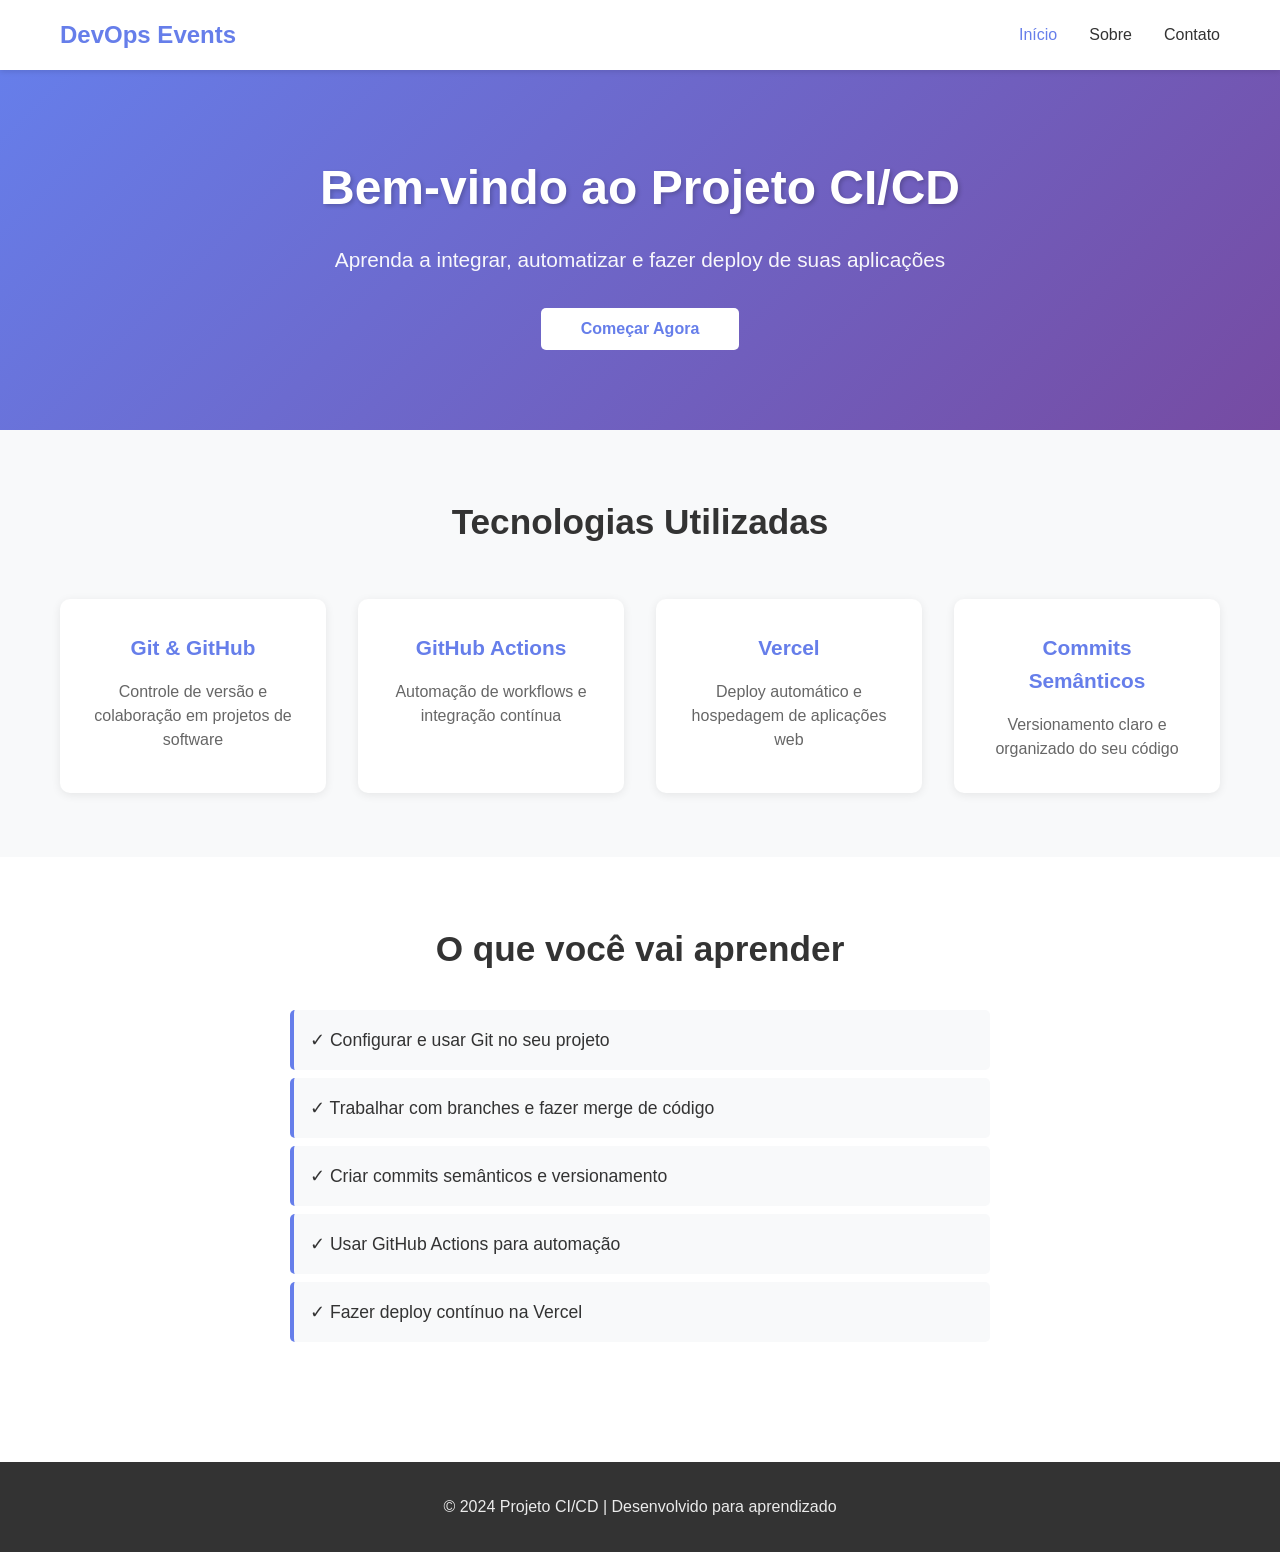
==== index.html @ 2e67512b "docs(readme): adicionar nome do autor do projeto" ====
<!DOCTYPE html>
<html lang="pt-BR">
<head>
    <meta charset="UTF-8">
    <meta name="viewport" content="width=device-width, initial-scale=1.0">
    <title>Projeto CI/CD - Página Inicial</title>
    <link rel="stylesheet" href="style.css">
</head>
<body>
    <header>
        <nav class="navbar">
            <div class="container">
                <h1 class="logo">DevOps Events</h1>
                <ul class="nav-links">
                    <li><a href="index.html" class="active">Início</a></li>
                    <li><a href="#sobre">Sobre</a></li>
                    <li><a href="#contato">Contato</a></li>
                </ul>
            </div>
        </nav>
    </header>

    <main>
        <section class="hero">
            <div class="container">
                <h1>Bem-vindo ao Projeto CI/CD</h1>
                <p class="subtitle">Aprenda a integrar, automatizar e fazer deploy de suas aplicações</p>
                <button class="cta-button">Começar Agora</button>
            </div>
        </section>

        <section class="features">
            <div class="container">
                <h2>Tecnologias Utilizadas</h2>
                <div class="features-grid">
                    <div class="feature-card">
                        <h3>Git & GitHub</h3>
                        <p>Controle de versão e colaboração em projetos de software</p>
                    </div>
                    <div class="feature-card">
                        <h3>GitHub Actions</h3>
                        <p>Automação de workflows e integração contínua</p>
                    </div>
                    <div class="feature-card">
                        <h3>Vercel</h3>
                        <p>Deploy automático e hospedagem de aplicações web</p>
                    </div>
                    <div class="feature-card">
                        <h3>Commits Semânticos</h3>
                        <p>Versionamento claro e organizado do seu código</p>
                    </div>
                </div>
            </div>
        </section>

        <section class="content">
            <div class="container">
                <h2>O que você vai aprender</h2>
                <ul class="learning-list">
                    <li>✓ Configurar e usar Git no seu projeto</li>
                    <li>✓ Trabalhar com branches e fazer merge de código</li>
                    <li>✓ Criar commits semânticos e versionamento</li>
                    <li>✓ Usar GitHub Actions para automação</li>
                    <li>✓ Fazer deploy contínuo na Vercel</li>                    
                </ul>
            </div>
        </section>
    </main>

    <footer>
        <div class="container">
            <p>&copy; 2024 Projeto CI/CD | Desenvolvido para aprendizado</p>
        </div>
    </footer>
</body>
</html>
---- style.css ----
/* ============================================
   ESTILOS GERAIS
   ============================================ */

* {
    margin: 0;
    padding: 0;
    box-sizing: border-box;
}

:root {
    --primary-color: #667eea;
    --secondary-color: #764ba2;
    --text-color: #333;
    --light-bg: #f8f9fa;
    --white: #fff;
}

body {
    font-family: 'Segoe UI', Tahoma, Geneva, Verdana, sans-serif;
    line-height: 1.6;
    color: var(--text-color);
}

.container {
    max-width: 1200px;
    margin: 0 auto;
    padding: 0 20px;
}

/* ============================================
   HEADER E NAVEGAÇÃO
   ============================================ */

header {
    background: var(--white);
    box-shadow: 0 2px 5px rgba(0, 0, 0, 0.1);
    position: sticky;
    top: 0;
    z-index: 100;
}

.navbar {
    padding: 1rem 0;
}

.navbar .container {
    display: flex;
    justify-content: space-between;
    align-items: center;
}

.logo {
    font-size: 1.5rem;
    color: var(--primary-color);
    font-weight: bold;
}

.nav-links {
    display: flex;
    list-style: none;
    gap: 2rem;
}

.nav-links a {
    text-decoration: none;
    color: var(--text-color);
    font-weight: 500;
    transition: color 0.3s ease;
}

.nav-links a:hover,
.nav-links a.active {
    color: var(--primary-color);
}

/* ============================================
   SEÇÃO HERO
   ============================================ */

.hero {
    background: linear-gradient(135deg, var(--primary-color), var(--secondary-color));
    color: var(--white);
    padding: 5rem 2rem;
    text-align: center;
}

.hero h1 {
    font-size: 3rem;
    margin-bottom: 1rem;
    text-shadow: 2px 2px 4px rgba(0, 0, 0, 0.2);
}

.hero .subtitle {
    font-size: 1.3rem;
    margin-bottom: 2rem;
    opacity: 0.95;
}

.cta-button {
    background: var(--white);
    color: var(--primary-color);
    border: none;
    padding: 0.75rem 2.5rem;
    font-size: 1rem;
    border-radius: 5px;
    cursor: pointer;
    font-weight: bold;
    transition: transform 0.3s ease, box-shadow 0.3s ease;
}

.cta-button:hover {
    transform: translateY(-2px);
    box-shadow: 0 5px 15px rgba(0, 0, 0, 0.2);
}

/* ============================================
   SEÇÃO FEATURES
   ============================================ */

.features {
    background: var(--light-bg);
    padding: 4rem 2rem;
}

.features h2 {
    text-align: center;
    font-size: 2.2rem;
    margin-bottom: 3rem;
    color: var(--text-color);
}

.features-grid {
    display: grid;
    grid-template-columns: repeat(auto-fit, minmax(250px, 1fr));
    gap: 2rem;
}

.feature-card {
    background: var(--white);
    padding: 2rem;
    border-radius: 10px;
    box-shadow: 0 2px 10px rgba(0, 0, 0, 0.08);
    transition: transform 0.3s ease, box-shadow 0.3s ease;
    text-align: center;
}

.feature-card:hover {
    transform: translateY(-5px);
    box-shadow: 0 8px 20px rgba(0, 0, 0, 0.15);
}

.feature-card h3 {
    color: var(--primary-color);
    margin-bottom: 1rem;
    font-size: 1.3rem;
}

.feature-card p {
    color: #666;
    line-height: 1.5;
}

/* ============================================
   SEÇÃO DE CONTEÚDO
   ============================================ */

.content {
    padding: 4rem 2rem;
    background: var(--white);
}

.content h2 {
    text-align: center;
    font-size: 2.2rem;
    margin-bottom: 2rem;
    color: var(--text-color);
}

.learning-list {
    max-width: 700px;
    margin: 0 auto;
    list-style: none;
}

.learning-list li {
    padding: 1rem;
    margin-bottom: 0.5rem;
    background: var(--light-bg);
    border-left: 4px solid var(--primary-color);
    border-radius: 5px;
    font-size: 1.1rem;
    transition: background 0.3s ease;
}

.learning-list li:hover {
    background: #e8eaf6;
}

/* ============================================
   FOOTER
   ============================================ */

footer {
    background: var(--text-color);
    color: var(--white);
    text-align: center;
    padding: 2rem;
    margin-top: 3rem;
}

footer p {
    opacity: 0.9;
}

/* ============================================
   RESPONSIVIDADE
   ============================================ */

@media (max-width: 768px) {
    .navbar .container {
        flex-direction: column;
        gap: 1rem;
    }

    .nav-links {
        flex-direction: column;
        gap: 1rem;
        text-align: center;
    }

    .hero h1 {
        font-size: 2rem;
    }

    .hero .subtitle {
        font-size: 1rem;
    }

    .features h2,
    .content h2 {
        font-size: 1.8rem;
    }

    .features-grid {
        grid-template-columns: 1fr;
    }
}
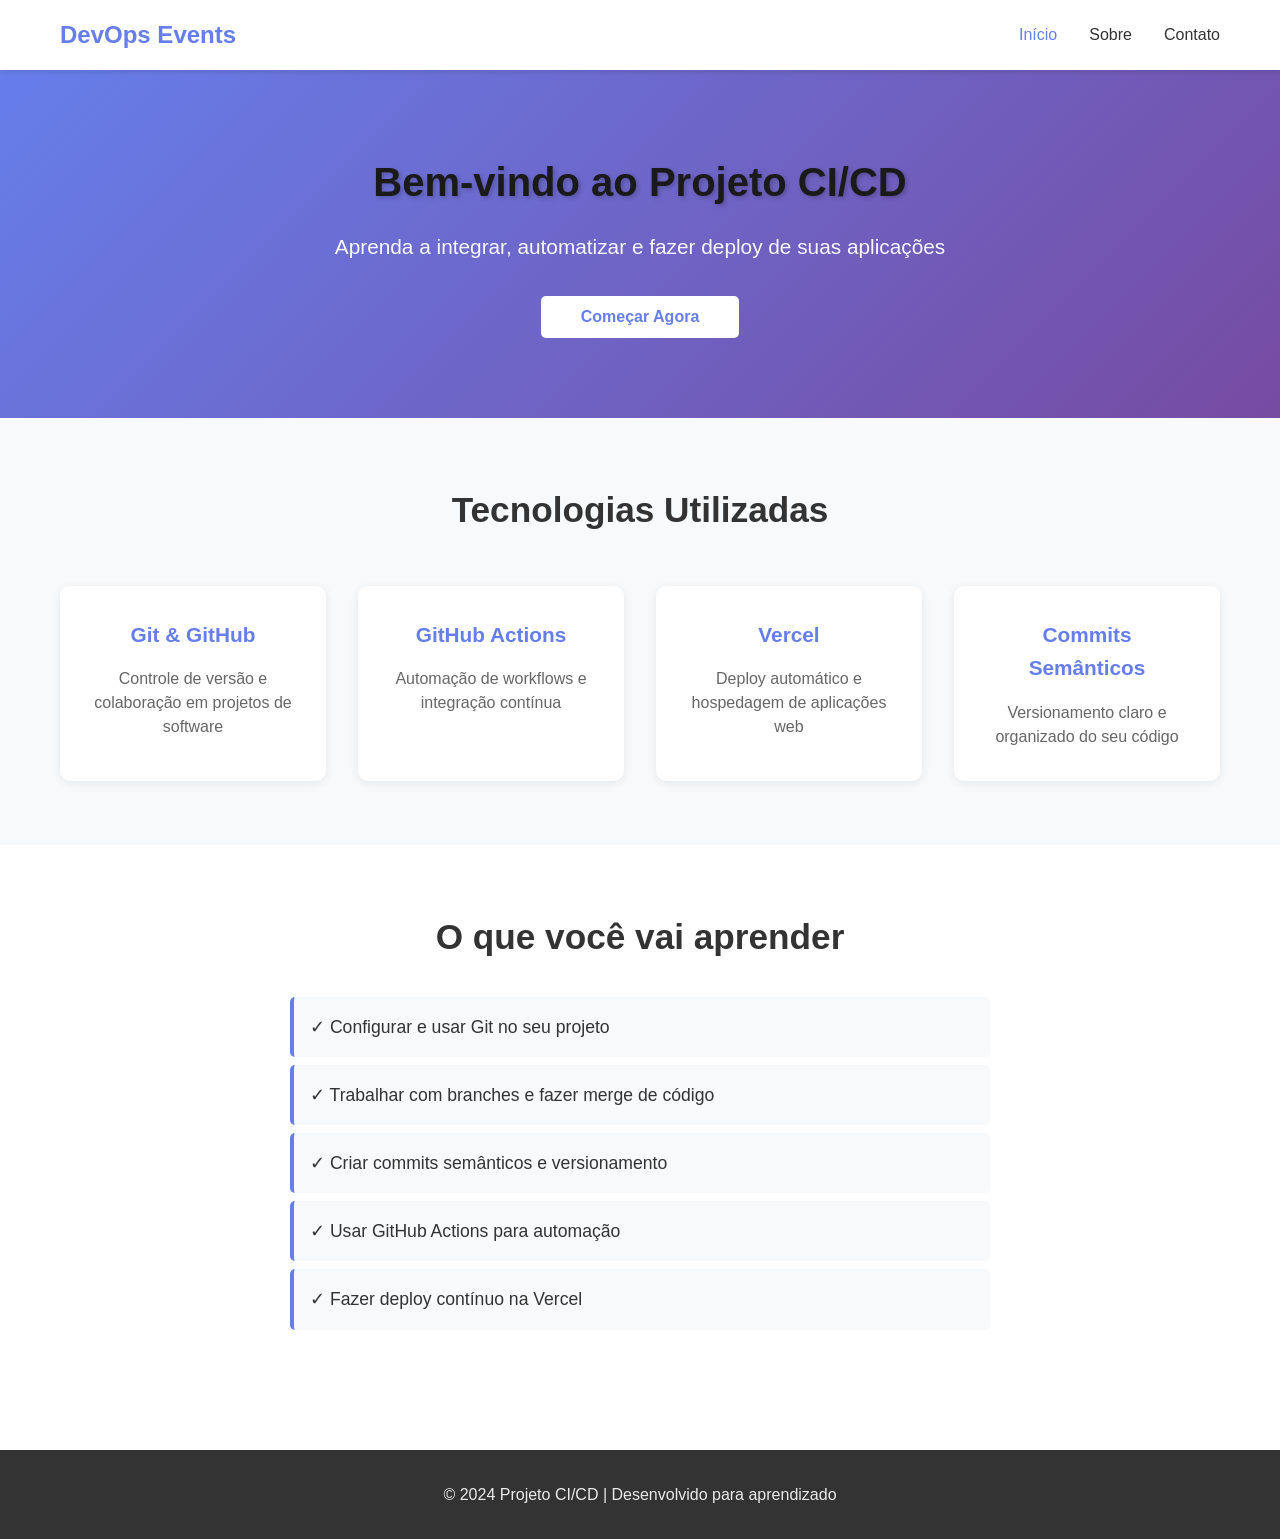
==== commit 68815996: "feat(index): adicionar link para página sobre" ====
--- a/index.html
+++ b/index.html
@@ -1,76 +1,78 @@
-<!DOCTYPE html>
+<!doctype html>
 <html lang="pt-BR">
-<head>
-    <meta charset="UTF-8">
-    <meta name="viewport" content="width=device-width, initial-scale=1.0">
+  <head>
+    <meta charset="UTF-8" />
+    <meta name="viewport" content="width=device-width, initial-scale=1.0" />
     <title>Projeto CI/CD - Página Inicial</title>
-    <link rel="stylesheet" href="style.css">
-</head>
-<body>
+    <link rel="stylesheet" href="style.css" />
+  </head>
+  <body>
     <header>
-        <nav class="navbar">
-            <div class="container">
-                <h1 class="logo">DevOps Events</h1>
-                <ul class="nav-links">
-                    <li><a href="index.html" class="active">Início</a></li>
-                    <li><a href="#sobre">Sobre</a></li>
-                    <li><a href="#contato">Contato</a></li>
-                </ul>
-            </div>
-        </nav>
+      <nav class="navbar">
+        <div class="container">
+          <h1 class="logo">DevOps Events</h1>
+          <ul class="nav-links">
+            <li><a href="index.html" class="active">Início</a></li>
+            <li><a href="sobre.html">Sobre</a></li>
+            <li><a href="#contato">Contato</a></li>
+          </ul>
+        </div>
+      </nav>
     </header>
 
     <main>
-        <section class="hero">
-            <div class="container">
-                <h1>Bem-vindo ao Projeto CI/CD</h1>
-                <p class="subtitle">Aprenda a integrar, automatizar e fazer deploy de suas aplicações</p>
-                <button class="cta-button">Começar Agora</button>
+      <section class="hero">
+        <div class="container">
+          <h1>Bem-vindo ao Projeto CI/CD</h1>
+          <p class="subtitle">
+            Aprenda a integrar, automatizar e fazer deploy de suas aplicações
+          </p>
+          <button class="cta-button">Começar Agora</button>
+        </div>
+      </section>
+
+      <section class="features">
+        <div class="container">
+          <h2>Tecnologias Utilizadas</h2>
+          <div class="features-grid">
+            <div class="feature-card">
+              <h3>Git & GitHub</h3>
+              <p>Controle de versão e colaboração em projetos de software</p>
             </div>
-        </section>
+            <div class="feature-card">
+              <h3>GitHub Actions</h3>
+              <p>Automação de workflows e integração contínua</p>
+            </div>
+            <div class="feature-card">
+              <h3>Vercel</h3>
+              <p>Deploy automático e hospedagem de aplicações web</p>
+            </div>
+            <div class="feature-card">
+              <h3>Commits Semânticos</h3>
+              <p>Versionamento claro e organizado do seu código</p>
+            </div>
+          </div>
+        </div>
+      </section>
 
-        <section class="features">
-            <div class="container">
-                <h2>Tecnologias Utilizadas</h2>
-                <div class="features-grid">
-                    <div class="feature-card">
-                        <h3>Git & GitHub</h3>
-                        <p>Controle de versão e colaboração em projetos de software</p>
-                    </div>
-                    <div class="feature-card">
-                        <h3>GitHub Actions</h3>
-                        <p>Automação de workflows e integração contínua</p>
-                    </div>
-                    <div class="feature-card">
-                        <h3>Vercel</h3>
-                        <p>Deploy automático e hospedagem de aplicações web</p>
-                    </div>
-                    <div class="feature-card">
-                        <h3>Commits Semânticos</h3>
-                        <p>Versionamento claro e organizado do seu código</p>
-                    </div>
-                </div>
-            </div>
-        </section>
-
-        <section class="content">
-            <div class="container">
-                <h2>O que você vai aprender</h2>
-                <ul class="learning-list">
-                    <li>✓ Configurar e usar Git no seu projeto</li>
-                    <li>✓ Trabalhar com branches e fazer merge de código</li>
-                    <li>✓ Criar commits semânticos e versionamento</li>
-                    <li>✓ Usar GitHub Actions para automação</li>
-                    <li>✓ Fazer deploy contínuo na Vercel</li>                    
-                </ul>
-            </div>
-        </section>
+      <section class="content">
+        <div class="container">
+          <h2>O que você vai aprender</h2>
+          <ul class="learning-list">
+            <li>✓ Configurar e usar Git no seu projeto</li>
+            <li>✓ Trabalhar com branches e fazer merge de código</li>
+            <li>✓ Criar commits semânticos e versionamento</li>
+            <li>✓ Usar GitHub Actions para automação</li>
+            <li>✓ Fazer deploy contínuo na Vercel</li>
+          </ul>
+        </div>
+      </section>
     </main>
 
     <footer>
-        <div class="container">
-            <p>&copy; 2024 Projeto CI/CD | Desenvolvido para aprendizado</p>
-        </div>
+      <div class="container">
+        <p>&copy; 2024 Projeto CI/CD | Desenvolvido para aprendizado</p>
+      </div>
     </footer>
-</body>
+  </body>
 </html>
--- a/style.css
+++ b/style.css
@@ -3,29 +3,29 @@
    ============================================ */
 
 * {
-    margin: 0;
-    padding: 0;
-    box-sizing: border-box;
+  margin: 0;
+  padding: 0;
+  box-sizing: border-box;
 }
 
 :root {
-    --primary-color: #667eea;
-    --secondary-color: #764ba2;
-    --text-color: #333;
-    --light-bg: #f8f9fa;
-    --white: #fff;
+  --primary-color: #667eea;
+  --secondary-color: #764ba2;
+  --text-color: #333;
+  --light-bg: #f8f9fa;
+  --white: #fff;
 }
 
 body {
-    font-family: 'Segoe UI', Tahoma, Geneva, Verdana, sans-serif;
-    line-height: 1.6;
-    color: var(--text-color);
+  font-family: 'Segoe UI', Tahoma, Geneva, Verdana, sans-serif;
+  line-height: 1.6;
+  color: var(--text-color);
 }
 
 .container {
-    max-width: 1200px;
-    margin: 0 auto;
-    padding: 0 20px;
+  max-width: 1200px;
+  margin: 0 auto;
+  padding: 0 20px;
 }
 
 /* ============================================
@@ -33,45 +33,45 @@
    ============================================ */
 
 header {
-    background: var(--white);
-    box-shadow: 0 2px 5px rgba(0, 0, 0, 0.1);
-    position: sticky;
-    top: 0;
-    z-index: 100;
+  background: var(--white);
+  box-shadow: 0 2px 5px rgba(0, 0, 0, 0.1);
+  position: sticky;
+  top: 0;
+  z-index: 100;
 }
 
 .navbar {
-    padding: 1rem 0;
+  padding: 1rem 0;
 }
 
 .navbar .container {
-    display: flex;
-    justify-content: space-between;
-    align-items: center;
+  display: flex;
+  justify-content: space-between;
+  align-items: center;
 }
 
 .logo {
-    font-size: 1.5rem;
-    color: var(--primary-color);
-    font-weight: bold;
+  font-size: 1.5rem;
+  color: var(--primary-color);
+  font-weight: bold;
 }
 
 .nav-links {
-    display: flex;
-    list-style: none;
-    gap: 2rem;
+  display: flex;
+  list-style: none;
+  gap: 2rem;
 }
 
 .nav-links a {
-    text-decoration: none;
-    color: var(--text-color);
-    font-weight: 500;
-    transition: color 0.3s ease;
+  text-decoration: none;
+  color: var(--text-color);
+  font-weight: 500;
+  transition: color 0.3s ease;
 }
 
 .nav-links a:hover,
 .nav-links a.active {
-    color: var(--primary-color);
+  color: var(--primary-color);
 }
 
 /* ============================================
@@ -79,170 +79,179 @@
    ============================================ */
 
 .hero {
-    background: linear-gradient(135deg, var(--primary-color), var(--secondary-color));
-    color: var(--white);
-    padding: 5rem 2rem;
+  background: linear-gradient(
+    135deg,
+    var(--primary-color),
+    var(--secondary-color)
+  );
+  color: var(--white);
+  padding: 5rem 2rem;
+  text-align: center;
+}
+
+.hero h1 {
+  font-size: 2.5rem;
+  color: #1a1a1a;
+  margin-bottom: 1rem;
+  text-shadow: 2px 2px 4px rgba(0, 0, 0, 0.2);
+}
+
+.hero .subtitle {
+  font-size: 1.3rem;
+  margin-bottom: 2rem;
+  opacity: 0.95;
+}
+
+.cta-button {
+  background: var(--white);
+  color: var(--primary-color);
+  border: none;
+  padding: 0.75rem 2.5rem;
+  font-size: 1rem;
+  border-radius: 5px;
+  cursor: pointer;
+  font-weight: bold;
+  transition:
+    transform 0.3s ease,
+    box-shadow 0.3s ease;
+}
+
+.cta-button:hover {
+  transform: translateY(-2px);
+  box-shadow: 0 5px 15px rgba(0, 0, 0, 0.2);
+}
+
+/* ============================================
+   SEÇÃO FEATURES
+   ============================================ */
+
+.features {
+  background: var(--light-bg);
+  padding: 4rem 2rem;
+}
+
+.features h2 {
+  text-align: center;
+  font-size: 2.2rem;
+  margin-bottom: 3rem;
+  color: var(--text-color);
+}
+
+.features-grid {
+  display: grid;
+  grid-template-columns: repeat(auto-fit, minmax(250px, 1fr));
+  gap: 2rem;
+}
+
+.feature-card {
+  background: var(--white);
+  padding: 2rem;
+  border-radius: 10px;
+  box-shadow: 0 2px 10px rgba(0, 0, 0, 0.08);
+  transition:
+    transform 0.3s ease,
+    box-shadow 0.3s ease;
+  text-align: center;
+}
+
+.feature-card:hover {
+  transform: translateY(-5px);
+  box-shadow: 0 8px 20px rgba(0, 0, 0, 0.15);
+}
+
+.feature-card h3 {
+  color: var(--primary-color);
+  margin-bottom: 1rem;
+  font-size: 1.3rem;
+}
+
+.feature-card p {
+  color: #666;
+  line-height: 1.5;
+}
+
+/* ============================================
+   SEÇÃO DE CONTEÚDO
+   ============================================ */
+
+.content {
+  padding: 4rem 2rem;
+  background: var(--white);
+}
+
+.content h2 {
+  text-align: center;
+  font-size: 2.2rem;
+  margin-bottom: 2rem;
+  color: var(--text-color);
+}
+
+.learning-list {
+  max-width: 700px;
+  margin: 0 auto;
+  list-style: none;
+}
+
+.learning-list li {
+  padding: 1rem;
+  margin-bottom: 0.5rem;
+  background: var(--light-bg);
+  border-left: 4px solid var(--primary-color);
+  border-radius: 5px;
+  font-size: 1.1rem;
+  transition: background 0.3s ease;
+}
+
+.learning-list li:hover {
+  background: #e8eaf6;
+}
+
+/* ============================================
+   FOOTER
+   ============================================ */
+
+footer {
+  background: var(--text-color);
+  color: var(--white);
+  text-align: center;
+  padding: 2rem;
+  margin-top: 3rem;
+}
+
+footer p {
+  opacity: 0.9;
+}
+
+/* ============================================
+   RESPONSIVIDADE
+   ============================================ */
+
+@media (max-width: 768px) {
+  .navbar .container {
+    flex-direction: column;
+    gap: 1rem;
+  }
+
+  .nav-links {
+    flex-direction: column;
+    gap: 1rem;
     text-align: center;
-}
-
-.hero h1 {
-    font-size: 3rem;
-    margin-bottom: 1rem;
-    text-shadow: 2px 2px 4px rgba(0, 0, 0, 0.2);
-}
-
-.hero .subtitle {
-    font-size: 1.3rem;
-    margin-bottom: 2rem;
-    opacity: 0.95;
-}
-
-.cta-button {
-    background: var(--white);
-    color: var(--primary-color);
-    border: none;
-    padding: 0.75rem 2.5rem;
+  }
+
+  .hero h1 {
+    font-size: 2rem;
+  }
+
+  .hero .subtitle {
     font-size: 1rem;
-    border-radius: 5px;
-    cursor: pointer;
-    font-weight: bold;
-    transition: transform 0.3s ease, box-shadow 0.3s ease;
-}
-
-.cta-button:hover {
-    transform: translateY(-2px);
-    box-shadow: 0 5px 15px rgba(0, 0, 0, 0.2);
-}
-
-/* ============================================
-   SEÇÃO FEATURES
-   ============================================ */
-
-.features {
-    background: var(--light-bg);
-    padding: 4rem 2rem;
-}
-
-.features h2 {
-    text-align: center;
-    font-size: 2.2rem;
-    margin-bottom: 3rem;
-    color: var(--text-color);
-}
-
-.features-grid {
-    display: grid;
-    grid-template-columns: repeat(auto-fit, minmax(250px, 1fr));
-    gap: 2rem;
-}
-
-.feature-card {
-    background: var(--white);
-    padding: 2rem;
-    border-radius: 10px;
-    box-shadow: 0 2px 10px rgba(0, 0, 0, 0.08);
-    transition: transform 0.3s ease, box-shadow 0.3s ease;
-    text-align: center;
-}
-
-.feature-card:hover {
-    transform: translateY(-5px);
-    box-shadow: 0 8px 20px rgba(0, 0, 0, 0.15);
-}
-
-.feature-card h3 {
-    color: var(--primary-color);
-    margin-bottom: 1rem;
-    font-size: 1.3rem;
-}
-
-.feature-card p {
-    color: #666;
-    line-height: 1.5;
-}
-
-/* ============================================
-   SEÇÃO DE CONTEÚDO
-   ============================================ */
-
-.content {
-    padding: 4rem 2rem;
-    background: var(--white);
-}
-
-.content h2 {
-    text-align: center;
-    font-size: 2.2rem;
-    margin-bottom: 2rem;
-    color: var(--text-color);
-}
-
-.learning-list {
-    max-width: 700px;
-    margin: 0 auto;
-    list-style: none;
-}
-
-.learning-list li {
-    padding: 1rem;
-    margin-bottom: 0.5rem;
-    background: var(--light-bg);
-    border-left: 4px solid var(--primary-color);
-    border-radius: 5px;
-    font-size: 1.1rem;
-    transition: background 0.3s ease;
-}
-
-.learning-list li:hover {
-    background: #e8eaf6;
-}
-
-/* ============================================
-   FOOTER
-   ============================================ */
-
-footer {
-    background: var(--text-color);
-    color: var(--white);
-    text-align: center;
-    padding: 2rem;
-    margin-top: 3rem;
-}
-
-footer p {
-    opacity: 0.9;
-}
-
-/* ============================================
-   RESPONSIVIDADE
-   ============================================ */
-
-@media (max-width: 768px) {
-    .navbar .container {
-        flex-direction: column;
-        gap: 1rem;
-    }
-
-    .nav-links {
-        flex-direction: column;
-        gap: 1rem;
-        text-align: center;
-    }
-
-    .hero h1 {
-        font-size: 2rem;
-    }
-
-    .hero .subtitle {
-        font-size: 1rem;
-    }
-
-    .features h2,
-    .content h2 {
-        font-size: 1.8rem;
-    }
-
-    .features-grid {
-        grid-template-columns: 1fr;
-    }
-}
+  }
+
+  .features h2,
+  .content h2 {
+    font-size: 1.8rem;
+  }
+
+  .features-grid {
+    grid-template-columns: 1fr;
+  }
+}
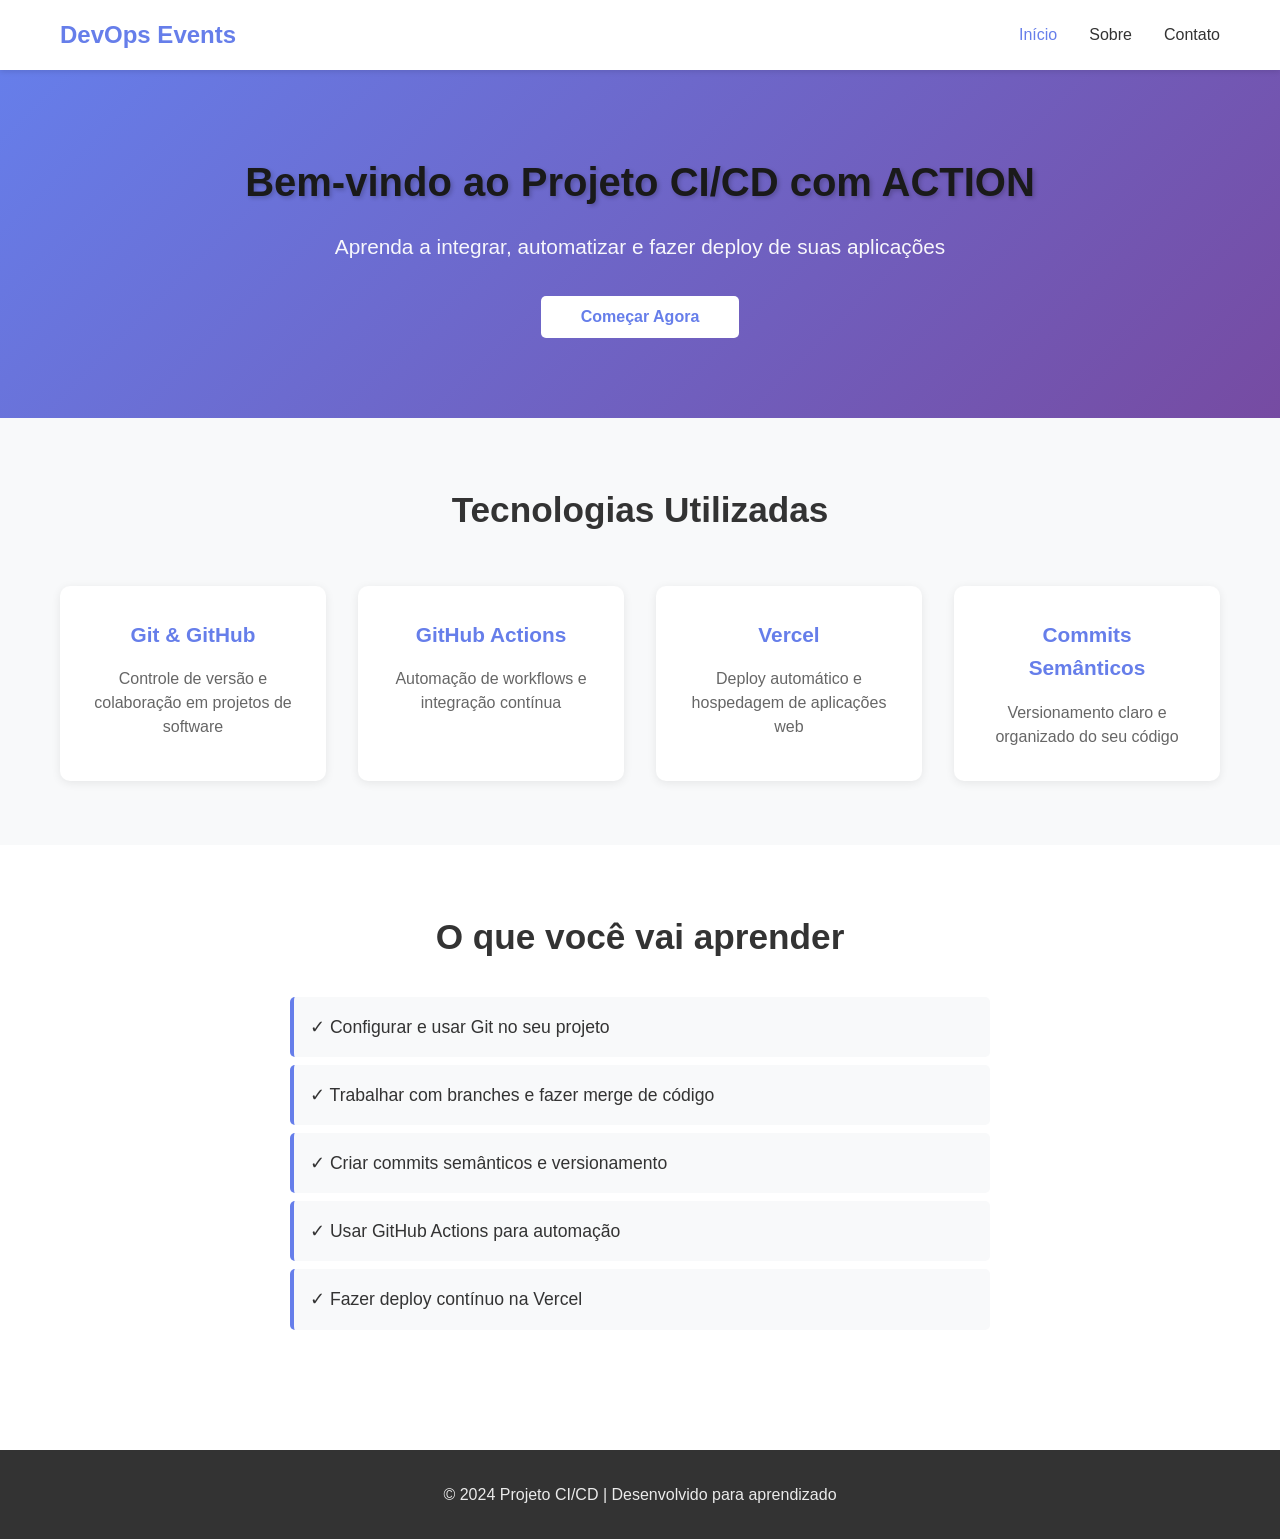
==== commit c20dfec5: "ui(index): alterar texto de bem vindo" ====
--- a/index.html
+++ b/index.html
@@ -23,7 +23,7 @@
     <main>
       <section class="hero">
         <div class="container">
-          <h1>Bem-vindo ao Projeto CI/CD</h1>
+          <h1>Bem-vindo ao Projeto CI/CD com ACTION</h1>
           <p class="subtitle">
             Aprenda a integrar, automatizar e fazer deploy de suas aplicações
           </p>
